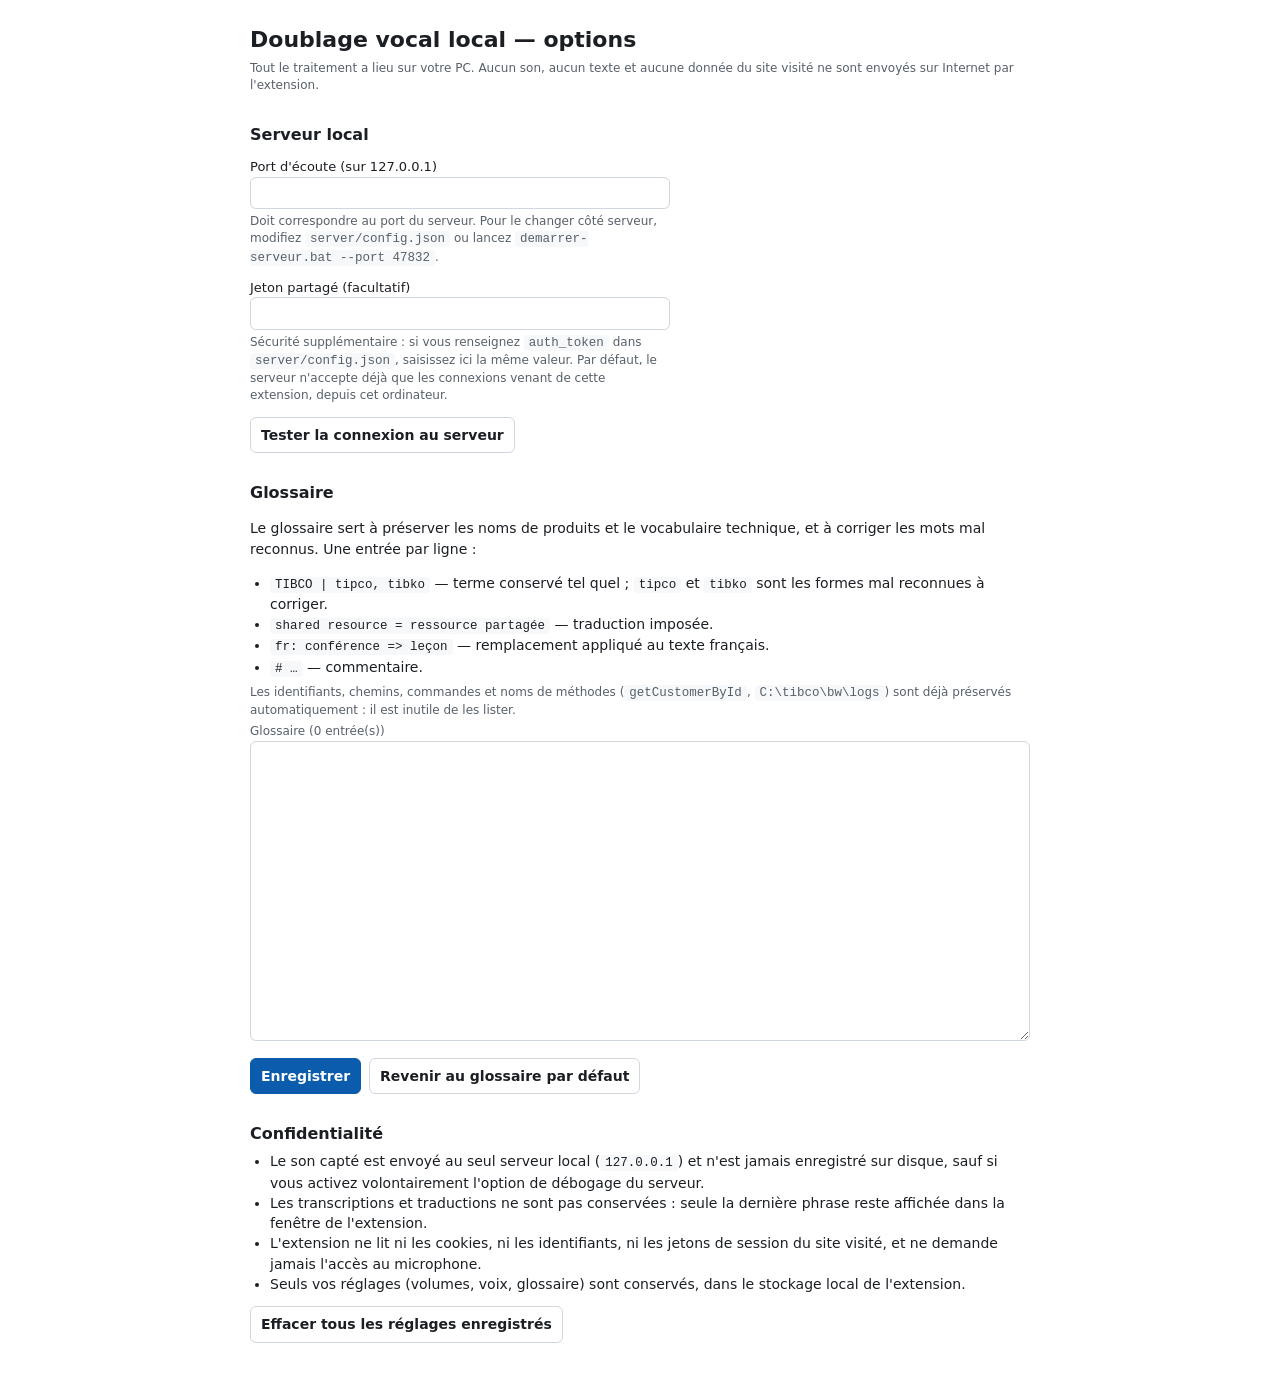
==== extension/options.html @ 423a294f "Extension Chrome, serveur local, tests et documentation Extension Manifest V3 : - capture du son de " ====
<!doctype html>
<html lang="fr">
<head>
  <meta charset="utf-8">
  <meta name="viewport" content="width=device-width, initial-scale=1">
  <title>Doublage vocal local — options</title>
  <link rel="stylesheet" href="ui.css">
</head>
<body class="options">
  <h1>Doublage vocal local — options</h1>
  <p class="hint">Tout le traitement a lieu sur votre PC. Aucun son, aucun texte et aucune donnée
  du site visité ne sont envoyés sur Internet par l'extension.</p>

  <div id="msg" class="notice" role="status" aria-live="polite" hidden></div>

  <h2>Serveur local</h2>
  <div class="field">
    <label for="serverPort">Port d'écoute (sur 127.0.0.1)</label>
    <input type="number" id="serverPort" min="1024" max="65535" step="1">
    <p class="hint">Doit correspondre au port du serveur. Pour le changer côté serveur,
    modifiez <code>server/config.json</code> ou lancez
    <code>demarrer-serveur.bat --port 47832</code>.</p>
  </div>
  <div class="field">
    <label for="token">Jeton partagé (facultatif)</label>
    <input type="password" id="token" autocomplete="off" spellcheck="false">
    <p class="hint">Sécurité supplémentaire : si vous renseignez <code>auth_token</code> dans
    <code>server/config.json</code>, saisissez ici la même valeur. Par défaut, le serveur
    n'accepte déjà que les connexions venant de cette extension, depuis cet ordinateur.</p>
  </div>
  <p id="probe" class="hint"></p>
  <div class="actions">
    <button type="button" id="testServer">Tester la connexion au serveur</button>
  </div>

  <h2>Glossaire</h2>
  <p>Le glossaire sert à préserver les noms de produits et le vocabulaire technique, et à
  corriger les mots mal reconnus. Une entrée par ligne :</p>
  <ul class="compact">
    <li><code>TIBCO | tipco, tibko</code> — terme conservé tel quel ; <code>tipco</code> et
    <code>tibko</code> sont les formes mal reconnues à corriger.</li>
    <li><code>shared resource = ressource partagée</code> — traduction imposée.</li>
    <li><code>fr: conférence =&gt; leçon</code> — remplacement appliqué au texte français.</li>
    <li><code># …</code> — commentaire.</li>
  </ul>
  <p class="hint">Les identifiants, chemins, commandes et noms de méthodes
  (<code>getCustomerById</code>, <code>C:\tibco\bw\logs</code>) sont déjà préservés
  automatiquement : il est inutile de les lister.</p>
  <label for="glossary" class="hint">Glossaire (<span id="count">0</span> entrée(s))</label>
  <textarea id="glossary" spellcheck="false" aria-describedby="glossaryErrors"></textarea>
  <div id="glossaryErrors" class="notice error" role="alert" hidden></div>
  <div class="actions">
    <button type="button" id="save" class="primary">Enregistrer</button>
    <button type="button" id="reset">Revenir au glossaire par défaut</button>
    <span id="savedInfo" class="hint"></span>
  </div>

  <h2>Confidentialité</h2>
  <ul class="compact">
    <li>Le son capté est envoyé au seul serveur local (<code>127.0.0.1</code>) et n'est jamais
    enregistré sur disque, sauf si vous activez volontairement l'option de débogage du serveur.</li>
    <li>Les transcriptions et traductions ne sont pas conservées : seule la dernière phrase
    reste affichée dans la fenêtre de l'extension.</li>
    <li>L'extension ne lit ni les cookies, ni les identifiants, ni les jetons de session du
    site visité, et ne demande jamais l'accès au microphone.</li>
    <li>Seuls vos réglages (volumes, voix, glossaire) sont conservés, dans le stockage local
    de l'extension.</li>
  </ul>
  <div class="actions">
    <button type="button" id="wipe">Effacer tous les réglages enregistrés</button>
  </div>

  <script type="module" src="options.js"></script>
</body>
</html>
---- extension/ui.css ----
:root {
  color-scheme: light dark;
  --bg: #ffffff; --fg: #1b1f24; --muted: #57606a; --line: #d0d7de; --panel: #f6f8fa;
  --accent: #0b5cad; --accent-fg: #ffffff;
  --ok: #1a7f37; --warn-bg: #fff4d6; --warn-fg: #6b4b00; --err-bg: #ffe5e5; --err-fg: #8a1c1c;
  --info-bg: #e6f0fb; --info-fg: #0b3d75;
}
@media (prefers-color-scheme: dark) {
  :root {
    --bg: #15191e; --fg: #e6edf3; --muted: #9ba6b1; --line: #343c46; --panel: #1d232a;
    --accent: #58a6ff; --accent-fg: #0b1621;
    --ok: #3fb950; --warn-bg: #3a2e0a; --warn-fg: #f2cc60; --err-bg: #401616; --err-fg: #ffb4b4;
    --info-bg: #12263d; --info-fg: #a5cdff;
  }
}
* { box-sizing: border-box; }
body {
  margin: 0; background: var(--bg); color: var(--fg);
  font: 14px/1.45 system-ui, "Segoe UI", Roboto, Arial, sans-serif;
}
body.popup { width: 380px; padding: 12px 14px 10px; }
body.options { max-width: 820px; margin: 0 auto; padding: 24px 20px 48px; }
h1 { font-size: 16px; margin: 0; }
body.options h1 { font-size: 22px; margin-bottom: 4px; }
h2 { font-size: 13px; margin: 0 0 6px; color: var(--muted); font-weight: 600; }
body.options h2 { font-size: 16px; color: var(--fg); margin-top: 28px; }
header { display: flex; align-items: center; justify-content: space-between; gap: 8px; margin-bottom: 10px; }
section { border-top: 1px solid var(--line); padding: 10px 0; }
body.options section { border-top: 0; padding: 0; }
.pill {
  margin: 0; display: inline-flex; align-items: center; gap: 6px; padding: 3px 10px;
  border-radius: 999px; background: var(--panel); border: 1px solid var(--line); font-weight: 600; font-size: 13px;
}
.dot { width: 9px; height: 9px; border-radius: 50%; background: var(--muted); }
.pill[data-status="capture"] .dot, .pill[data-status="lecture"] .dot { background: var(--ok); }
.pill[data-status="transcription"] .dot, .pill[data-status="traduction"] .dot,
.pill[data-status="chargement"] .dot, .pill[data-status="connexion"] .dot { background: #bf8700; }
.pill[data-status="erreur"] .dot { background: #cf222e; }
.pill[data-status="pause"] .dot { background: #8250df; }
.notice { border-radius: 6px; padding: 8px 10px; margin: 0 0 10px; font-size: 13px; }
.notice.error { background: var(--err-bg); color: var(--err-fg); }
.notice.warn { background: var(--warn-bg); color: var(--warn-fg); }
.notice.info { background: var(--info-bg); color: var(--info-fg); }
.notice.ok { background: color-mix(in srgb, var(--ok) 16%, var(--bg)); }
.controls { display: grid; grid-template-columns: 1.3fr 1fr 1fr; gap: 8px; border-top: 0; padding-top: 0; }
button, select, input[type="text"], input[type="number"], input[type="password"], textarea {
  font: inherit; color: inherit; background: var(--bg); border: 1px solid var(--line); border-radius: 6px;
}
button { padding: 7px 10px; cursor: pointer; font-weight: 600; min-height: 34px; }
button:hover:not(:disabled) { border-color: var(--accent); }
button:disabled { opacity: .5; cursor: not-allowed; }
button.primary { background: var(--accent); color: var(--accent-fg); border-color: var(--accent); }
button.link, a { background: none; border: 0; padding: 0; color: var(--accent); text-decoration: underline; font-weight: 500; min-height: 0; cursor: pointer; }
:focus-visible { outline: 3px solid var(--accent); outline-offset: 2px; }
select, input[type="text"], input[type="number"], input[type="password"] { padding: 5px 8px; min-height: 32px; width: 100%; }
label { display: block; font-size: 13px; }
.row { display: grid; gap: 8px; margin-bottom: 8px; }
.row.two { grid-template-columns: 1fr 1fr; }
.row.voice { grid-template-columns: 1fr auto; align-items: end; }
.slider { margin: 6px 0; }
.slider output { float: right; font-variant-numeric: tabular-nums; color: var(--muted); }
input[type="range"] { width: 100%; margin: 4px 0 0; accent-color: var(--accent); }
.check { display: flex; gap: 8px; align-items: flex-start; margin: 6px 0; }
.check.sub { margin-left: 24px; }
.check input { margin-top: 3px; accent-color: var(--accent); }
.hint { color: var(--muted); font-size: 12px; margin: 4px 0 0; }
.metrics dl { display: grid; grid-template-columns: 1fr 1fr; gap: 6px 12px; margin: 0; }
.metrics dl div { display: flex; justify-content: space-between; gap: 8px; align-items: center; }
.metrics dt { color: var(--muted); font-size: 12px; }
.metrics dd { margin: 0; font-weight: 600; font-variant-numeric: tabular-nums; }
meter { width: 70px; height: 12px; }
.model { margin: 6px 0; }
.model label { display: flex; justify-content: space-between; font-size: 12px; }
progress { width: 100%; height: 8px; accent-color: var(--accent); }
.subtitle-preview p { margin: 0; }
.subtitle-preview #lastFr { font-weight: 600; min-height: 1.4em; }
footer { border-top: 1px solid var(--line); padding-top: 8px; display: flex; justify-content: space-between; gap: 8px; align-items: center; font-size: 12px; }
textarea { width: 100%; min-height: 300px; padding: 10px; font: 13px/1.5 ui-monospace, Consolas, monospace; }
.field { margin: 12px 0; max-width: 420px; }
.actions { display: flex; gap: 8px; margin: 12px 0; flex-wrap: wrap; align-items: center; }
code { background: var(--panel); padding: 1px 5px; border-radius: 4px; font-size: 12.5px; }
ul.compact { margin: 6px 0; padding-left: 20px; }
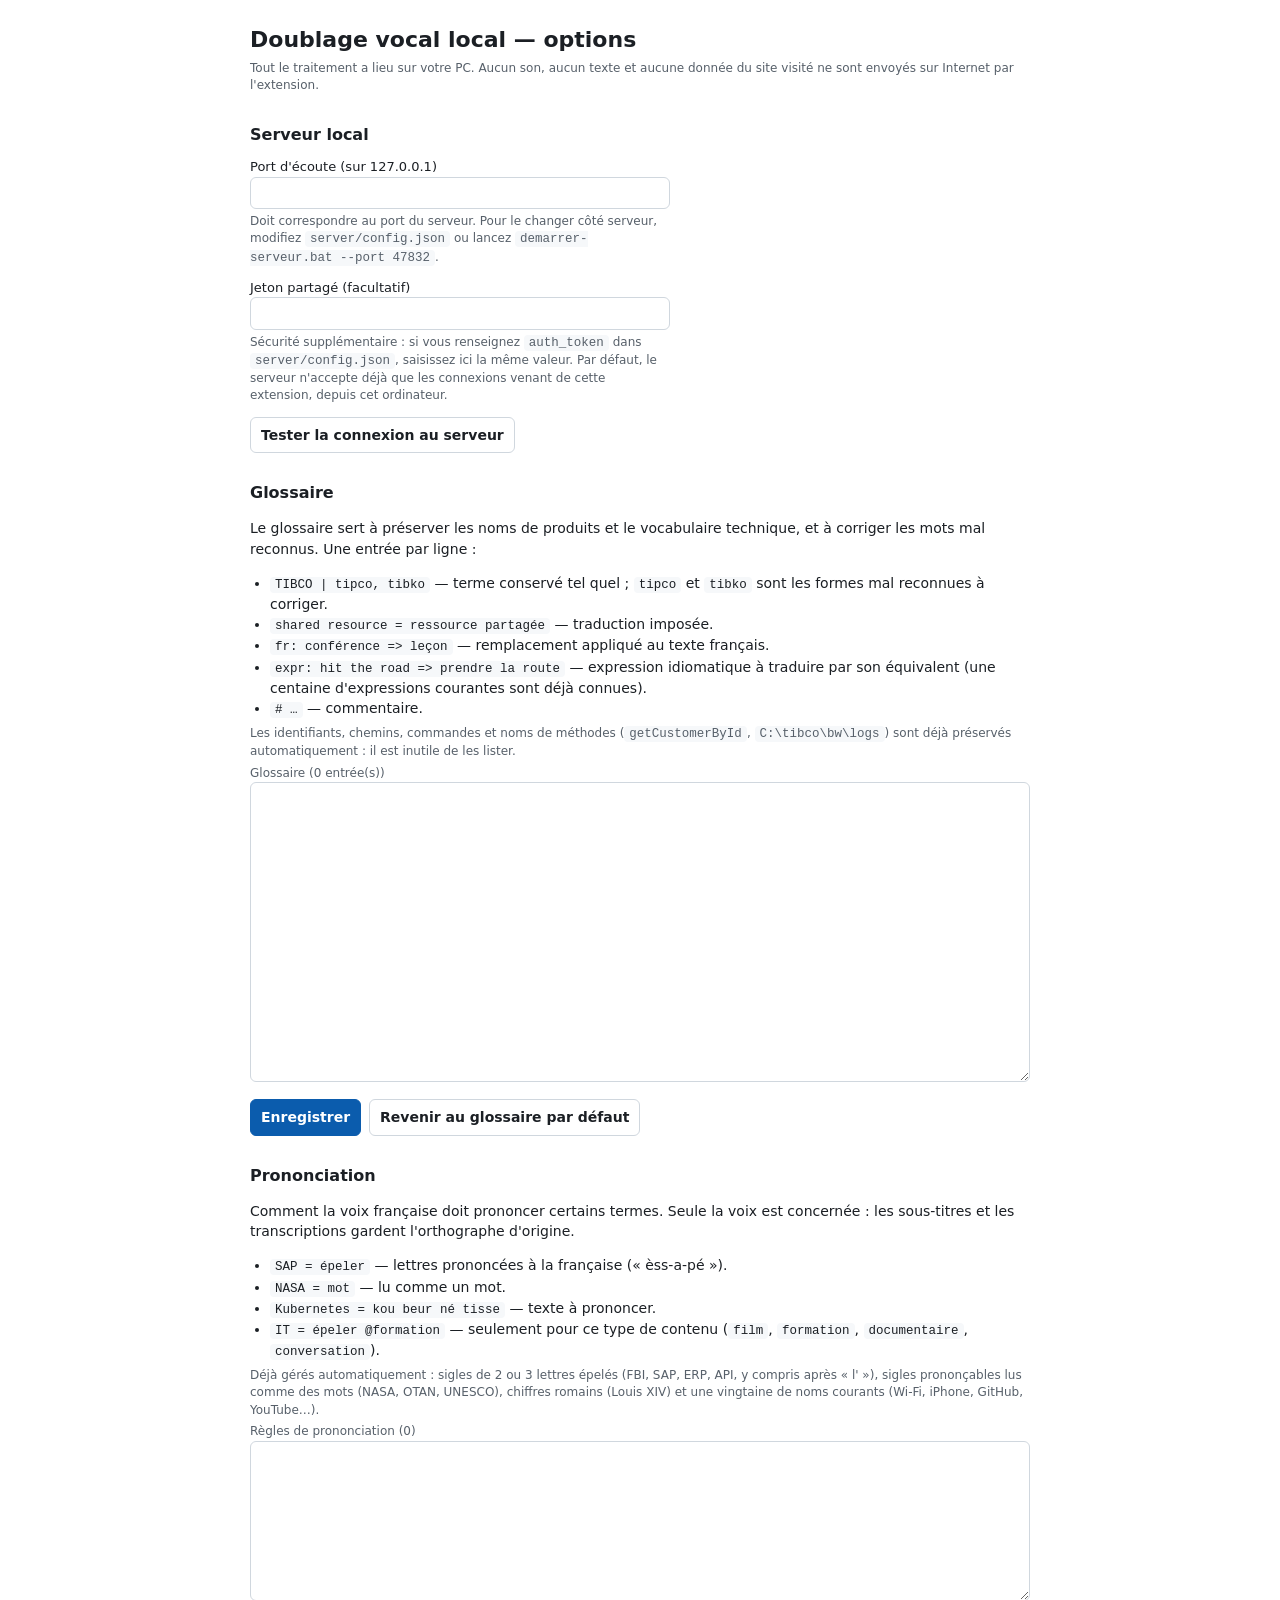
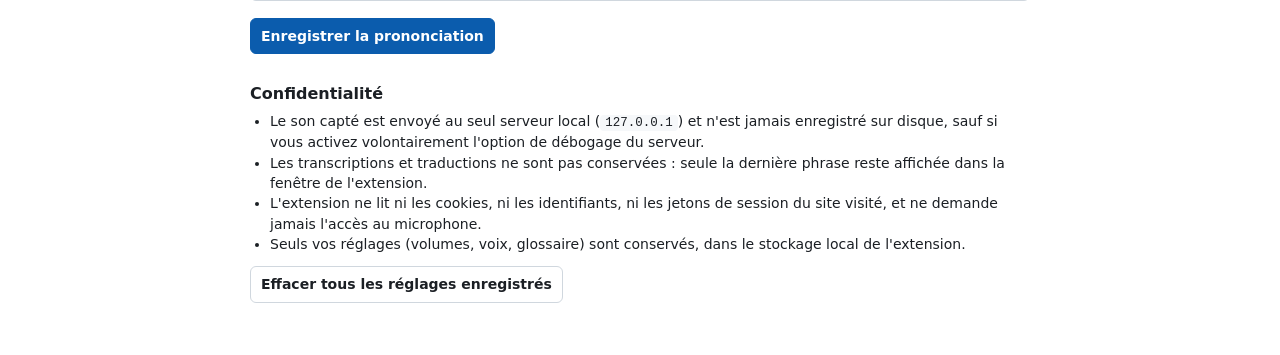
==== commit d68e7ca3: "Étape langue (100 % locale) : expressions, prononciation, type de contenu - lexique d'environ 100 ex" ====
--- a/extension/options.html
+++ b/extension/options.html
@@ -41,6 +41,8 @@
     <code>tibko</code> sont les formes mal reconnues à corriger.</li>
     <li><code>shared resource = ressource partagée</code> — traduction imposée.</li>
     <li><code>fr: conférence =&gt; leçon</code> — remplacement appliqué au texte français.</li>
+    <li><code>expr: hit the road =&gt; prendre la route</code> — expression idiomatique à
+    traduire par son équivalent (une centaine d'expressions courantes sont déjà connues).</li>
     <li><code># …</code> — commentaire.</li>
   </ul>
   <p class="hint">Les identifiants, chemins, commandes et noms de méthodes
@@ -53,6 +55,28 @@
     <button type="button" id="save" class="primary">Enregistrer</button>
     <button type="button" id="reset">Revenir au glossaire par défaut</button>
     <span id="savedInfo" class="hint"></span>
+  </div>
+
+  <h2>Prononciation</h2>
+  <p>Comment la voix française doit prononcer certains termes. Seule la voix
+  est concernée : les sous-titres et les transcriptions gardent l'orthographe
+  d'origine.</p>
+  <ul class="compact">
+    <li><code>SAP = épeler</code> — lettres prononcées à la française (« èss-a-pé »).</li>
+    <li><code>NASA = mot</code> — lu comme un mot.</li>
+    <li><code>Kubernetes = kou beur né tisse</code> — texte à prononcer.</li>
+    <li><code>IT = épeler @formation</code> — seulement pour ce type de contenu
+    (<code>film</code>, <code>formation</code>, <code>documentaire</code>, <code>conversation</code>).</li>
+  </ul>
+  <p class="hint">Déjà gérés automatiquement : sigles de 2 ou 3 lettres épelés (FBI,
+  SAP, ERP, API, y compris après « l' »), sigles prononçables lus comme des mots
+  (NASA, OTAN, UNESCO), chiffres romains (Louis XIV) et une vingtaine de noms
+  courants (Wi-Fi, iPhone, GitHub, YouTube…).</p>
+  <label for="pronunciation" class="hint">Règles de prononciation (<span id="pcount">0</span>)</label>
+  <textarea id="pronunciation" spellcheck="false" aria-describedby="pronErrors" style="min-height:160px"></textarea>
+  <div id="pronErrors" class="notice error" role="alert" hidden></div>
+  <div class="actions">
+    <button type="button" id="savePron" class="primary">Enregistrer la prononciation</button>
   </div>
 
   <h2>Confidentialité</h2>
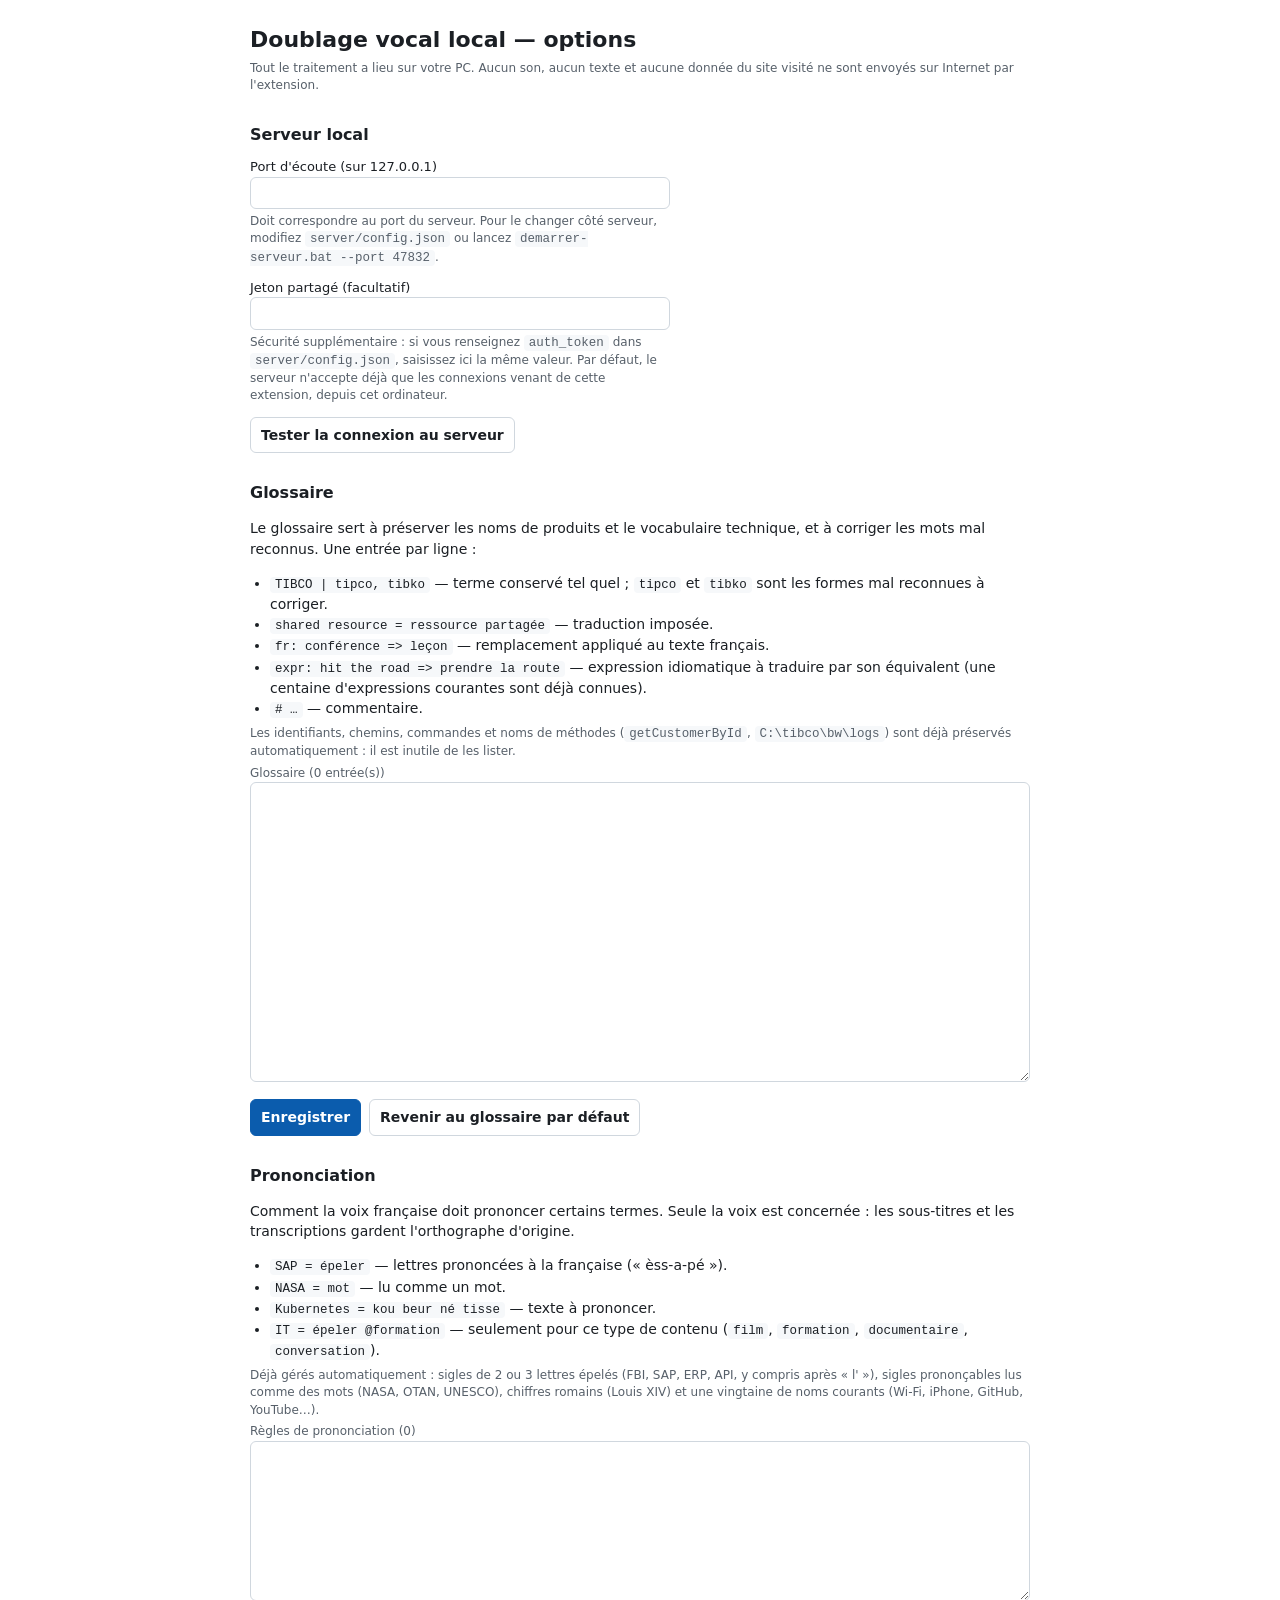
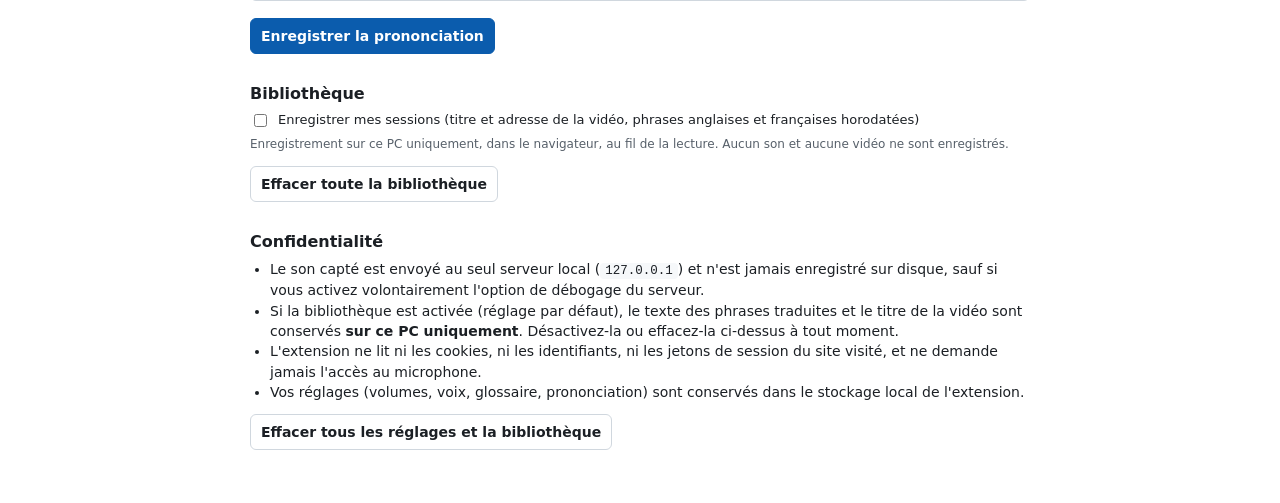
==== commit c0918718: "Bibliothèque, étape 1 : phrases datées dans la vidéo, sauvegarde locale - conversion horloge de capt" ====
--- a/extension/options.html
+++ b/extension/options.html
@@ -79,19 +79,30 @@
     <button type="button" id="savePron" class="primary">Enregistrer la prononciation</button>
   </div>
 
+  <h2>Bibliothèque</h2>
+  <label class="check"><input type="checkbox" id="saveSessions"> Enregistrer mes sessions
+  (titre et adresse de la vidéo, phrases anglaises et françaises horodatées)</label>
+  <p class="hint">Enregistrement sur ce PC uniquement, dans le navigateur, au fil de la
+  lecture. Aucun son et aucune vidéo ne sont enregistrés.</p>
+  <p id="libStats" class="hint"></p>
+  <div class="actions">
+    <button type="button" id="clearLibrary">Effacer toute la bibliothèque</button>
+  </div>
+
   <h2>Confidentialité</h2>
   <ul class="compact">
     <li>Le son capté est envoyé au seul serveur local (<code>127.0.0.1</code>) et n'est jamais
     enregistré sur disque, sauf si vous activez volontairement l'option de débogage du serveur.</li>
-    <li>Les transcriptions et traductions ne sont pas conservées : seule la dernière phrase
-    reste affichée dans la fenêtre de l'extension.</li>
+    <li>Si la bibliothèque est activée (réglage par défaut), le texte des phrases traduites et
+    le titre de la vidéo sont conservés <strong>sur ce PC uniquement</strong>. Désactivez-la
+    ou effacez-la ci-dessus à tout moment.</li>
     <li>L'extension ne lit ni les cookies, ni les identifiants, ni les jetons de session du
     site visité, et ne demande jamais l'accès au microphone.</li>
-    <li>Seuls vos réglages (volumes, voix, glossaire) sont conservés, dans le stockage local
-    de l'extension.</li>
+    <li>Vos réglages (volumes, voix, glossaire, prononciation) sont conservés dans le stockage
+    local de l'extension.</li>
   </ul>
   <div class="actions">
-    <button type="button" id="wipe">Effacer tous les réglages enregistrés</button>
+    <button type="button" id="wipe">Effacer tous les réglages et la bibliothèque</button>
   </div>
 
   <script type="module" src="options.js"></script>
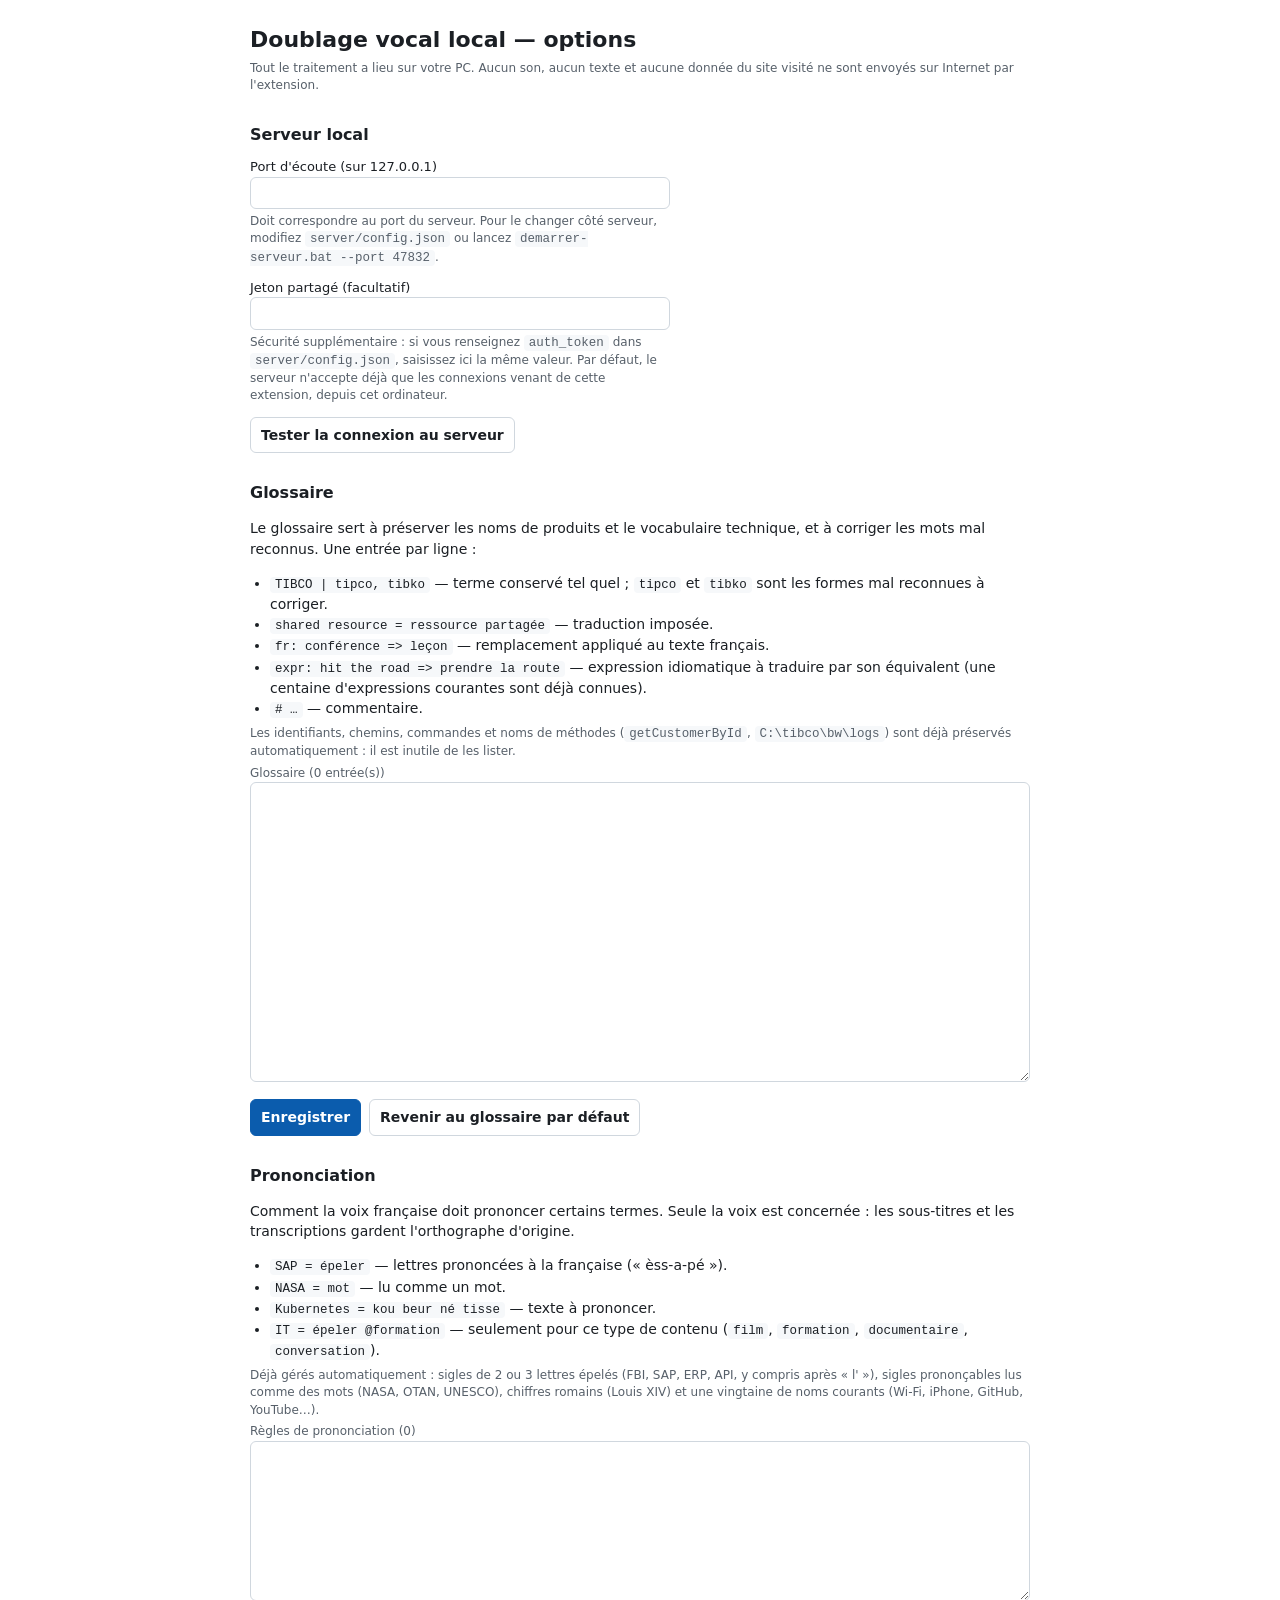
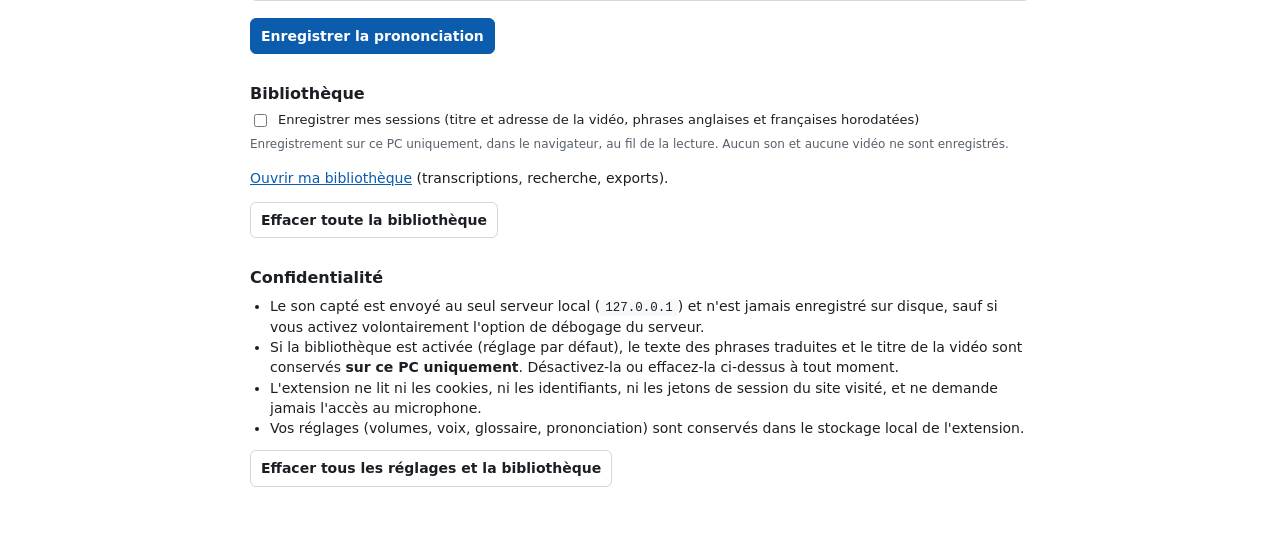
==== commit 0cb70d77: "Étape 4 : écran « Ma bibliothèque » - liste des vidéos : recherche, tri (date, titre, plateforme,   " ====
--- a/extension/options.html
+++ b/extension/options.html
@@ -85,6 +85,7 @@
   <p class="hint">Enregistrement sur ce PC uniquement, dans le navigateur, au fil de la
   lecture. Aucun son et aucune vidéo ne sont enregistrés.</p>
   <p id="libStats" class="hint"></p>
+  <p><a href="library.html">Ouvrir ma bibliothèque</a> (transcriptions, recherche, exports).</p>
   <div class="actions">
     <button type="button" id="clearLibrary">Effacer toute la bibliothèque</button>
   </div>
--- a/extension/ui.css
+++ b/extension/ui.css
@@ -80,3 +80,5 @@
 .actions { display: flex; gap: 8px; margin: 12px 0; flex-wrap: wrap; align-items: center; }
 code { background: var(--panel); padding: 1px 5px; border-radius: 4px; font-size: 12.5px; }
 ul.compact { margin: 6px 0; padding-left: 20px; }
+.prepare { display: grid; gap: 6px; }
+.prepare button { width: 100%; }
